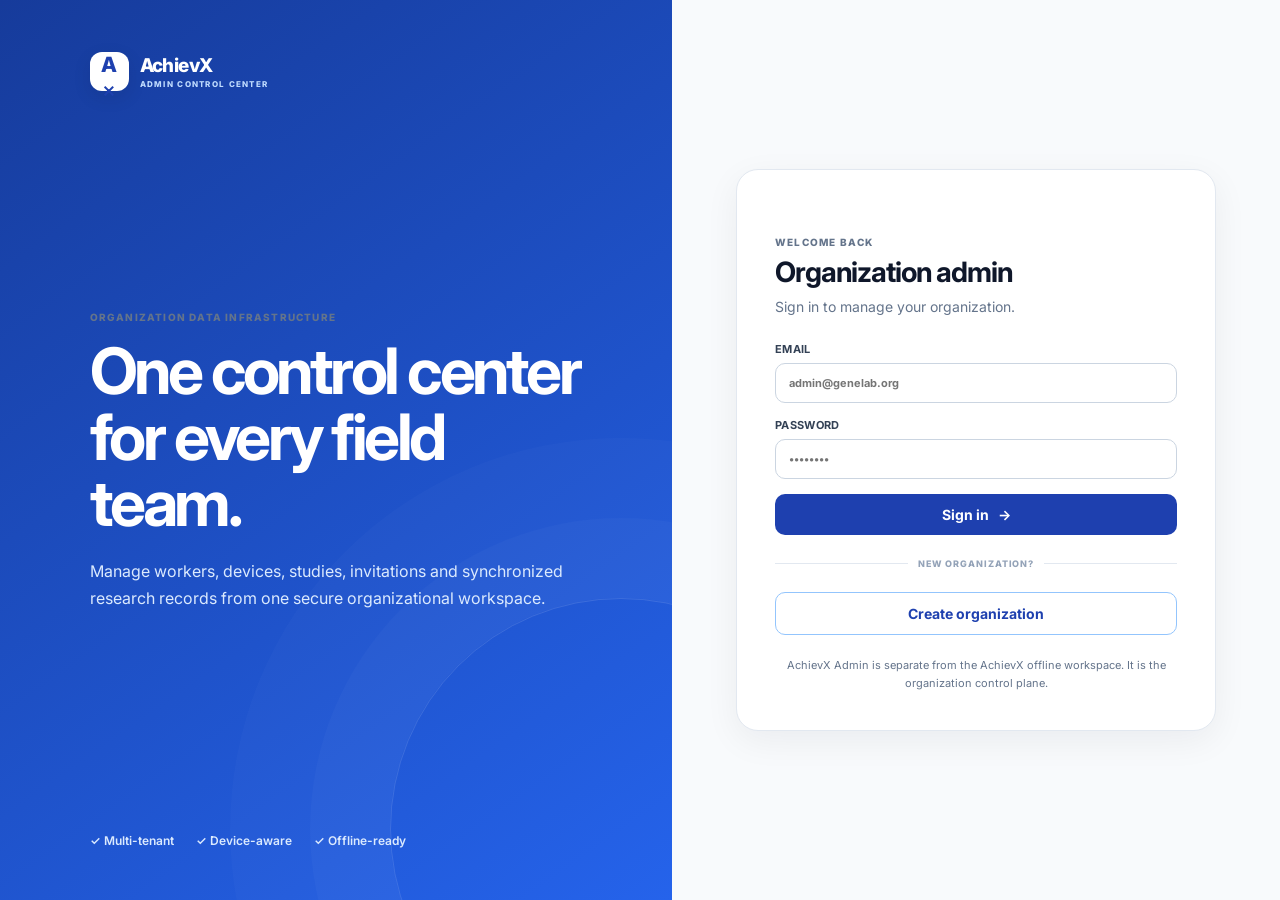
==== index.html @ 24e37e57 "Prepare AchievX API for cloud deployment" ====
<!doctype html>
<html lang="en">
<head>
  <meta charset="UTF-8">
  <meta name="viewport" content="width=device-width,initial-scale=1.0">
  <meta name="theme-color" content="#1e40af">
  <title>AchievX Admin — Sign in</title>
  <link rel="preconnect" href="https://fonts.googleapis.com">
  <link href="https://fonts.googleapis.com/css2?family=Inter:wght@400;500;600;700;800&display=swap" rel="stylesheet">
  <link rel="stylesheet" href="./assets/styles.css">
</head>
<body class="auth-page">
  <main class="auth-shell">
    <section class="auth-brand-panel">
      <div class="brand-lockup">
        <div class="brand-mark">A<span>×</span></div>
        <div>
          <div class="brand-name">AchievX</div>
          <div class="brand-subtitle">ADMIN CONTROL CENTER</div>
        </div>
      </div>

      <div class="auth-hero">
        <span class="eyebrow">ORGANIZATION DATA INFRASTRUCTURE</span>
        <h1>One control center for every field team.</h1>
        <p>Manage workers, devices, studies, invitations and synchronized research records from one secure organizational workspace.</p>
      </div>

      <div class="trust-row">
        <span>✓ Multi-tenant</span>
        <span>✓ Device-aware</span>
        <span>✓ Offline-ready</span>
      </div>
    </section>

    <section class="auth-card-wrap">
      <div class="auth-card">
        <div class="mobile-brand brand-lockup">
          <div class="brand-mark">A<span>×</span></div>
          <div>
            <div class="brand-name">AchievX</div>
            <div class="brand-subtitle">ADMIN</div>
          </div>
        </div>

        <div class="auth-heading">
          <span class="eyebrow">WELCOME BACK</span>
          <h2>Organization admin</h2>
          <p>Sign in to manage your organization.</p>
        </div>

        <div id="authMessage" class="alert hidden"></div>

        <form id="loginForm">
          <label>Email
            <input id="loginEmail" type="email" autocomplete="email" placeholder="admin@genelab.org" required>
          </label>
          <label>Password
            <input id="loginPassword" type="password" autocomplete="current-password" placeholder="••••••••" required>
          </label>
          <button class="btn btn-primary btn-block" type="submit">Sign in <span>→</span></button>
        </form>

        <div class="auth-divider"><span>NEW ORGANIZATION?</span></div>
        <button id="showRegister" class="btn btn-secondary btn-block" type="button">Create organization</button>

        <div id="registerPanel" class="register-panel hidden">
          <div class="panel-title">
            <strong>Create your organization</strong>
            <button id="closeRegister" class="icon-btn" type="button">×</button>
          </div>
          <p class="helper">Your organization ID is generated automatically by the database.</p>
          <form id="registerForm">
            <label>Organization name
              <input id="orgName" type="text" placeholder="GeneLab Bioscience" required maxlength="120">
            </label>
            <label>Admin full name
              <input id="adminName" type="text" placeholder="Dr. Ola" required maxlength="120">
            </label>
            <label>Admin email
              <input id="adminEmail" type="email" placeholder="admin@genelab.org" required>
            </label>
            <label>Password
              <input id="adminPassword" type="password" minlength="8" placeholder="Minimum 8 characters" required>
            </label>
            <button class="btn btn-primary btn-block" type="submit">Create organization</button>
          </form>
        </div>

        <p class="auth-footnote">AchievX Admin is separate from the AchievX offline workspace. It is the organization control plane.</p>
      </div>
    </section>
  </main>
  
  <script src="./assets/app.js"></script>
  <script>
    document.addEventListener("DOMContentLoaded", () => {
      window.AchievXAdmin.initAuthPage();
    });
  </script>
</body>
</html>
---- assets/styles.css ----
/* AchievX Admin — white + blue design system */
:root{
  --primary:#1e40af;--primary-2:#2563eb;--primary-light:#eff6ff;--primary-pale:#dbeafe;
  --bg:#f6f8fc;--card:#fff;--text:#0f172a;--muted:#64748b;--border:#e2e8f0;
  --success:#15803d;--success-bg:#f0fdf4;--danger:#b91c1c;--danger-bg:#fef2f2;
  --warning:#b45309;--warning-bg:#fffbeb;--purple:#7c3aed;--orange:#ea580c;
  --shadow:0 10px 35px rgba(15,23,42,.06);--radius:16px;
}
*{box-sizing:border-box;margin:0;padding:0}
html,body{min-height:100%;font-family:Inter,Arial,sans-serif;color:var(--text);background:var(--bg)}
body{font-size:14px}
button,input,select,textarea{font:inherit}
button{cursor:pointer}
.hidden{display:none!important}
.eyebrow{display:block;color:#64748b;font-size:10px;font-weight:800;letter-spacing:.12em;text-transform:uppercase}
.eyebrow.light{color:#bfdbfe}
.brand-lockup{display:flex;align-items:center;gap:11px}
.brand-mark{width:39px;height:39px;border-radius:12px;background:#fff;color:var(--primary);display:grid;place-items:center;font-weight:800;font-size:21px;box-shadow:0 6px 18px rgba(15,23,42,.1)}
.brand-mark span{font-weight:500}
.brand-name{font-weight:800;letter-spacing:-.03em;font-size:19px}
.brand-subtitle{font-size:8px;letter-spacing:.16em;font-weight:800;color:#93c5fd;margin-top:2px}

/* Auth */
.auth-page{background:#f8fafc}
.auth-shell{min-height:100vh;display:grid;grid-template-columns:1.05fr .95fr}
.auth-brand-panel{background:linear-gradient(145deg,#163b9b,#2563eb);color:#fff;padding:52px clamp(30px,7vw,110px);display:flex;flex-direction:column;justify-content:space-between;position:relative;overflow:hidden}
.auth-brand-panel:after{content:"";position:absolute;width:460px;height:460px;border:1px solid rgba(255,255,255,.12);border-radius:50%;right:-180px;bottom:-160px;box-shadow:0 0 0 80px rgba(255,255,255,.025),0 0 0 160px rgba(255,255,255,.02)}
.auth-brand-panel .brand-subtitle{color:#bfdbfe}
.auth-hero{max-width:620px;position:relative;z-index:1}
.auth-hero h1{font-size:clamp(38px,5vw,68px);line-height:1.03;letter-spacing:-.055em;margin:15px 0 22px}
.auth-hero p{font-size:16px;line-height:1.7;color:#dbeafe;max-width:570px}
.trust-row{display:flex;gap:22px;color:#dbeafe;font-size:12px;font-weight:600;position:relative;z-index:1}
.auth-card-wrap{display:grid;place-items:center;padding:35px}
.auth-card{width:min(480px,100%);background:#fff;border:1px solid var(--border);border-radius:22px;padding:38px;box-shadow:var(--shadow)}
.auth-heading{margin:28px 0 24px}.auth-heading h2{font-size:28px;letter-spacing:-.04em;margin:7px 0}.auth-heading p,.helper,.auth-footnote{color:var(--muted);line-height:1.6}
.auth-card label,.settings-grid label,.filter-card label{display:block;font-size:11px;font-weight:700;color:#334155;text-transform:uppercase;letter-spacing:.03em;margin-bottom:15px}
input,select,textarea{width:100%;border:1px solid #cbd5e1;background:#fff;border-radius:10px;padding:12px 13px;margin-top:7px;outline:none;color:var(--text);transition:.2s}
input:focus,select:focus,textarea:focus{border-color:#60a5fa;box-shadow:0 0 0 3px #dbeafe}
.btn{border:0;border-radius:10px;padding:12px 16px;font-weight:700;display:inline-flex;align-items:center;justify-content:center;gap:9px;transition:.2s}
.btn-primary{background:var(--primary);color:#fff}.btn-primary:hover{background:#1d4ed8;transform:translateY(-1px)}
.btn-secondary{background:#fff;color:var(--primary);border:1px solid #93c5fd}.btn-secondary:hover{background:var(--primary-light)}
.btn-danger{background:#fff;color:var(--danger);border:1px solid #fecaca}.btn-block{width:100%}
.auth-divider{display:flex;align-items:center;gap:10px;color:#94a3b8;font-size:9px;font-weight:800;letter-spacing:.1em;margin:23px 0}.auth-divider:before,.auth-divider:after{content:"";height:1px;background:var(--border);flex:1}
.register-panel{margin-top:20px;padding-top:20px;border-top:1px solid var(--border)}.panel-title{display:flex;justify-content:space-between;align-items:center;margin-bottom:8px}
.icon-btn{border:0;background:transparent;color:inherit;font-size:21px}.mobile-brand{display:none}.auth-footnote{font-size:11px;margin-top:22px;text-align:center}
.alert{border:1px solid #fecaca;background:var(--danger-bg);color:var(--danger);border-radius:10px;padding:11px 13px;font-size:12px;line-height:1.5;margin-bottom:16px}.alert.success{background:var(--success-bg);border-color:#bbf7d0;color:var(--success)}
.copy-btn{border:1px solid rgba(255,255,255,.25);background:rgba(255,255,255,.12);color:#fff;border-radius:7px;padding:5px 9px;font-size:10px;font-weight:700}

/* Dashboard shell */
.app-page{display:flex}
.sidebar{position:fixed;inset:0 auto 0 0;width:255px;background:#fff;border-right:1px solid var(--border);display:flex;flex-direction:column;padding:23px 15px;z-index:20}
.sidebar-top{padding:0 8px 20px}.sidebar .brand-mark{background:var(--primary);color:#fff;box-shadow:none}.sidebar .brand-subtitle{color:#64748b}
.org-mini{display:flex;gap:10px;align-items:center;background:#f8fafc;border:1px solid var(--border);border-radius:12px;padding:10px;margin-bottom:19px}.org-avatar,.user-avatar{display:grid;place-items:center;border-radius:10px;background:var(--primary-light);color:var(--primary);font-weight:800;width:36px;height:36px}.org-mini-copy{min-width:0}.org-mini-copy strong,.org-mini-copy span{display:block;white-space:nowrap;overflow:hidden;text-overflow:ellipsis}.org-mini-copy strong{font-size:12px}.org-mini-copy span{font-size:9px;color:var(--muted);margin-top:3px}
.nav{display:grid;gap:4px}.nav-item{border:0;background:transparent;text-align:left;color:#64748b;border-radius:10px;padding:11px 12px;font-weight:600;font-size:12px;display:flex;align-items:center;gap:12px;width:100%}.nav-item span{width:17px;text-align:center;font-size:16px}.nav-item:hover{background:#f8fafc;color:var(--primary)}.nav-item.active{background:var(--primary-light);color:var(--primary)}
.sidebar-bottom{margin-top:auto}.security-note{display:flex;gap:9px;background:#f0fdf4;border:1px solid #dcfce7;border-radius:10px;padding:10px;margin-bottom:8px}.security-note strong,.security-note small{display:block;font-size:9px}.security-note strong{color:var(--success)}.security-note small{color:#64748b;margin-top:3px;line-height:1.3}.pulse{width:7px;height:7px;border-radius:50%;background:#22c55e;margin-top:4px;flex:0 0 auto}.logout{color:#64748b}.main{margin-left:255px;width:calc(100% - 255px);padding:0 30px 50px}.topbar{height:84px;display:flex;align-items:center;justify-content:space-between;border-bottom:1px solid var(--border);margin-bottom:25px}.topbar-title h1{font-size:20px;letter-spacing:-.03em;margin-top:4px}.topbar-actions,.user-chip{display:flex;align-items:center;gap:14px}.notification-btn{position:relative;color:#64748b}.notification-dot{position:absolute;top:2px;right:2px;width:6px;height:6px;border-radius:50%;background:#ef4444}.user-chip{padding-left:15px;border-left:1px solid var(--border)}.user-chip strong,.user-chip small{display:block}.user-chip strong{font-size:11px}.user-chip small{font-size:9px;color:var(--muted);margin-top:2px}.page-alert{margin-top:-8px}
.welcome-banner{background:linear-gradient(120deg,#163b9b,#2563eb);color:#fff;border-radius:18px;padding:27px 29px;display:flex;justify-content:space-between;gap:20px;align-items:center;overflow:hidden;position:relative}.welcome-banner:after{content:"";position:absolute;width:260px;height:260px;border-radius:50%;border:1px solid rgba(255,255,255,.12);right:-80px;top:-130px}.welcome-banner h2{font-size:24px;letter-spacing:-.04em;margin:7px 0}.welcome-banner p{color:#dbeafe;font-size:12px}.welcome-id{min-width:180px;position:relative;z-index:1}.welcome-id span{font-size:9px;color:#bfdbfe;display:block}.welcome-id strong{display:block;margin:7px 0 9px;font-size:13px;letter-spacing:.06em}.stats-grid{display:grid;grid-template-columns:repeat(4,1fr);gap:14px;margin:16px 0}.stat-card,.card{background:#fff;border:1px solid var(--border);border-radius:15px;box-shadow:0 2px 8px rgba(15,23,42,.02)}.stat-card{padding:17px;display:flex;gap:13px;align-items:center}.stat-card span,.stat-card small{display:block;color:var(--muted);font-size:10px}.stat-card strong{font-size:23px;letter-spacing:-.04em;display:block;margin:3px 0}.stat-icon{width:40px;height:40px;border-radius:11px;display:grid;place-items:center;font-size:18px}.stat-icon.blue{background:#eff6ff;color:#2563eb}.stat-icon.green{background:#f0fdf4;color:#16a34a}.stat-icon.purple{background:#f5f3ff;color:#7c3aed}.stat-icon.orange{background:#fff7ed;color:#ea580c}
.dashboard-grid{display:grid;grid-template-columns:1.35fr .65fr;gap:15px;margin-bottom:15px}.card{padding:20px}.card-head{display:flex;justify-content:space-between;align-items:flex-start;gap:15px;margin-bottom:17px}.card-head h3{font-size:15px;letter-spacing:-.02em;margin-top:4px}.text-btn{border:0;background:transparent;color:var(--primary);font-size:11px;font-weight:700}.activity-list{min-height:205px}.activity-row{display:flex;align-items:center;gap:11px;padding:11px 0;border-bottom:1px solid #f1f5f9}.activity-row:last-child{border-bottom:0}.activity-avatar,.table-avatar{display:grid;place-items:center;background:var(--primary-light);color:var(--primary);border-radius:9px;font-size:10px;font-weight:800;width:34px;height:34px}.activity-main{flex:1}.activity-main strong,.activity-main small{display:block}.activity-main strong{font-size:11px}.activity-main small{font-size:9px;color:var(--muted);margin-top:3px}.activity-time{font-size:9px;color:var(--muted)}.status-pill{display:inline-flex;align-items:center;border-radius:999px;padding:4px 8px;font-size:8px;font-weight:800;text-transform:uppercase;letter-spacing:.05em;background:#f1f5f9;color:#64748b}.status-pill.active{background:#dcfce7;color:#15803d}.status-pill.offline{background:#fef3c7;color:#b45309}.status-pill.revoked{background:#fee2e2;color:#b91c1c}.status-pill.pending{background:#dbeafe;color:#1d4ed8}.sync-ring{width:125px;height:125px;border-radius:50%;margin:14px auto 18px;background:conic-gradient(#2563eb var(--progress,0%),#e2e8f0 0);display:grid;place-items:center}.sync-ring:before{content:"";position:absolute;width:99px;height:99px;border-radius:50%;background:#fff}.sync-ring>div{position:relative;text-align:center}.sync-ring strong{display:block;font-size:20px}.sync-ring span{font-size:8px;color:var(--muted);text-transform:uppercase}.sync-legend div{display:flex;align-items:center;gap:7px;padding:7px 0;font-size:10px}.sync-legend strong{margin-left:auto}.dot{width:7px;height:7px;border-radius:50%}.green-dot{background:#22c55e}.gray-dot{background:#cbd5e1}.compact-row{display:flex;justify-content:space-between;gap:10px;padding:9px 0;border-bottom:1px solid #f1f5f9}.compact-row:last-child{border-bottom:0}.compact-row strong,.compact-row small{display:block}.compact-row strong{font-size:10px}.compact-row small,.compact-row>span{font-size:9px;color:var(--muted);margin-top:3px}.empty-state{color:#94a3b8;text-align:center;padding:35px 15px;font-size:11px}

/* Section pages */
.view{display:none}.active-view{display:block}.section-toolbar{display:flex;justify-content:space-between;align-items:flex-end;gap:20px;margin-bottom:18px}.section-toolbar h2{font-size:24px;letter-spacing:-.04em;margin:5px 0}.section-toolbar p{color:var(--muted);font-size:11px}.table-card{padding:0;overflow:hidden}.table-toolbar{display:flex;gap:10px;padding:15px;border-bottom:1px solid var(--border)}.search-input{max-width:340px;margin:0}.table-toolbar select{max-width:180px;margin:0}.table-wrap{overflow:auto}table{width:100%;border-collapse:collapse;text-align:left;min-width:760px}th{font-size:9px;text-transform:uppercase;letter-spacing:.06em;color:#64748b;background:#f8fafc;padding:12px 15px;border-bottom:1px solid var(--border)}td{padding:12px 15px;border-bottom:1px solid #f1f5f9;font-size:10px;vertical-align:middle}tr:last-child td{border-bottom:0}.table-person{display:flex;gap:9px;align-items:center}.table-person strong,.table-person small{display:block}.table-person small{font-size:8px;color:var(--muted);margin-top:2px}.table-action{border:1px solid #cbd5e1;background:#fff;color:var(--primary);border-radius:7px;padding:5px 8px;font-size:9px;font-weight:700}code{font-family:ui-monospace,SFMono-Regular,monospace;font-size:9px;background:#f8fafc;padding:3px 5px;border-radius:5px;color:#334155}
.study-grid{display:grid;grid-template-columns:repeat(3,1fr);gap:15px}.study-card{background:#fff;border:1px solid var(--border);border-radius:15px;padding:18px}.study-top{display:flex;justify-content:space-between;margin-bottom:20px}.study-icon{width:34px;height:34px;border-radius:9px;background:var(--primary-light);color:var(--primary);display:grid;place-items:center}.study-card h3{font-size:15px;margin:6px 0}.study-card p{font-size:10px;color:var(--muted);line-height:1.6;min-height:48px}.study-foot{display:flex;justify-content:space-between;align-items:center;border-top:1px solid #f1f5f9;padding-top:12px;margin-top:12px;font-size:9px;color:var(--muted)}
.filter-card{padding:15px;margin-bottom:15px}.filter-card>div{display:grid;grid-template-columns:1.1fr 1.1fr 1.2fr .8fr .8fr auto;gap:9px;align-items:end}.filter-card label{margin:0}.filter-card input,.filter-card select{margin-top:5px;padding:9px;font-size:11px}.filter-card button{padding:10px 14px}.data-summary{padding:14px 15px;border-bottom:1px solid var(--border);display:flex;gap:8px;align-items:center}.data-summary strong{font-size:11px}.data-summary span{font-size:9px;color:var(--muted)}
.invitation-hero{display:flex;gap:15px;align-items:center;margin-bottom:15px;background:linear-gradient(120deg,#eff6ff,#fff)}.invite-symbol{width:48px;height:48px;border-radius:14px;background:var(--primary);color:#fff;display:grid;place-items:center;font-size:22px}.invitation-hero h3{font-size:14px}.invitation-hero p{font-size:10px;color:var(--muted);line-height:1.5;margin-top:4px}.invite-grid{display:grid;grid-template-columns:repeat(3,1fr);gap:15px}.invite-card{background:#fff;border:1px solid #bfdbfe;border-radius:15px;padding:18px}.invite-card-top{display:flex;justify-content:space-between;align-items:center;font-size:9px;color:var(--muted);margin-bottom:19px}.invite-card h3{font-size:14px;margin:5px 0 12px}.invite-code{font-family:ui-monospace,monospace;font-size:22px;font-weight:800;letter-spacing:.09em;color:var(--primary);background:#eff6ff;border:1px dashed #93c5fd;border-radius:10px;text-align:center;padding:13px 5px}.invite-meta{display:flex;justify-content:space-between;align-items:center;margin-top:12px;font-size:9px;color:var(--muted)}.invite-meta .copy-btn{color:var(--primary);border-color:#bfdbfe;background:#eff6ff}
.settings-grid{display:grid;grid-template-columns:1fr 1fr;gap:15px}.profile-code{background:#f8fafc;border:1px solid var(--border);border-radius:10px;padding:12px;margin-bottom:18px}.profile-code span{display:block;font-size:9px;color:var(--muted)}.profile-code strong{font-family:ui-monospace,monospace;display:inline-block;margin-top:5px}.profile-code .copy-btn{float:right;background:#fff;color:var(--primary);border-color:#bfdbfe}.integration-card{min-height:280px}.architecture{display:grid;grid-template-columns:1fr auto 1fr auto 1fr;align-items:center;gap:8px;margin:30px 0}.architecture div{border:1px solid var(--border);border-radius:10px;padding:11px;background:#f8fafc}.architecture strong,.architecture small{display:block}.architecture strong{font-size:10px}.architecture small{font-size:8px;color:var(--muted);margin-top:3px}.architecture>span{color:var(--primary);font-weight:800}.integration-card .helper{font-size:10px}.modal{position:fixed;inset:0;z-index:100;display:grid;place-items:center;padding:20px}.modal-backdrop{position:absolute;inset:0;background:rgba(15,23,42,.45);backdrop-filter:blur(3px)}.modal-card{position:relative;background:#fff;width:min(480px,100%);border-radius:18px;padding:28px;box-shadow:0 25px 80px rgba(15,23,42,.2);max-height:90vh;overflow:auto}.modal-close{position:absolute;right:18px;top:15px;border:0;background:transparent;font-size:22px;color:#64748b}.modal-card h2{font-size:23px;letter-spacing:-.04em;margin:6px 0 10px}.modal-helper{color:var(--muted);font-size:11px;line-height:1.6;margin-bottom:20px}.modal-form{margin-top:20px}.modal-actions{display:flex;gap:10px;margin-top:20px}.modal-actions>*{flex:1}.generated-code{font-family:ui-monospace,monospace;font-size:30px;font-weight:800;letter-spacing:.1em;color:var(--primary);background:#eff6ff;border:1px dashed #93c5fd;border-radius:12px;padding:17px 8px;text-align:center;margin:20px 0}.code-details{display:grid;grid-template-columns:1fr 1fr;gap:8px;margin-bottom:20px}.code-details span{font-size:9px;color:var(--muted)}.code-details strong{font-size:10px}.device-detail{display:grid;grid-template-columns:1fr 1.3fr;gap:10px;background:#f8fafc;border:1px solid var(--border);border-radius:10px;padding:14px;font-size:10px}.device-detail span{color:var(--muted)}.study-summary{display:flex;align-items:end;gap:8px;margin:20px 0}.study-summary strong{font-size:28px}.study-summary span{font-size:10px;color:var(--muted);margin-bottom:4px}.toast{position:fixed;right:22px;bottom:22px;z-index:200;background:#0f172a;color:#fff;padding:11px 15px;border-radius:9px;font-size:11px;box-shadow:var(--shadow)}.toast.error{background:#991b1b}

/* Mobile */
.mobile-menu,.mobile-close,.sidebar-backdrop{display:none}
@media(max-width:1050px){
  .stats-grid{grid-template-columns:repeat(2,1fr)}.dashboard-grid{grid-template-columns:1fr}.study-grid,.invite-grid{grid-template-columns:repeat(2,1fr)}.filter-card>div{grid-template-columns:repeat(3,1fr)}
}
@media(max-width:760px){
  .auth-shell{grid-template-columns:1fr}.auth-brand-panel{display:none}.mobile-brand{display:flex}.auth-card-wrap{padding:15px}.auth-card{padding:25px 20px;border-radius:16px}
  .sidebar{transform:translateX(-100%);transition:.25s;width:280px;box-shadow:20px 0 50px rgba(15,23,42,.15)}.sidebar.open{transform:translateX(0)}.mobile-close{display:block;float:right}.sidebar-top{display:flex;justify-content:space-between;align-items:center}.sidebar-backdrop.show{display:block;position:fixed;inset:0;background:rgba(15,23,42,.35);z-index:15}
  .main{margin-left:0;width:100%;padding:0 13px 35px}.topbar{height:72px;margin-bottom:15px}.mobile-menu{display:block;color:#64748b;margin-right:10px}.topbar-title{flex:1}.topbar-title h1{font-size:16px}.topbar-title .eyebrow{font-size:8px}.user-chip>div:not(.user-avatar){display:none}.user-chip{padding-left:8px}.welcome-banner{padding:21px;display:block}.welcome-banner h2{font-size:20px}.welcome-id{margin-top:17px}.stats-grid{grid-template-columns:1fr 1fr;gap:9px}.stat-card{padding:13px 10px}.stat-icon{width:33px;height:33px}.stat-card strong{font-size:19px}.stat-card small{font-size:8px}.section-toolbar{align-items:flex-start;flex-direction:column}.section-toolbar h2{font-size:21px}.study-grid,.invite-grid,.settings-grid{grid-template-columns:1fr}.filter-card>div{grid-template-columns:1fr 1fr}.filter-card label:nth-child(3){grid-column:1/-1}.filter-card button{grid-column:1/-1}.table-toolbar{flex-direction:column}.search-input,.table-toolbar select{max-width:none}.architecture{grid-template-columns:1fr}.architecture>span{transform:rotate(90deg);justify-self:center}.dashboard-grid{margin-bottom:10px}.card{padding:15px}.auth-heading{margin-top:20px}
}
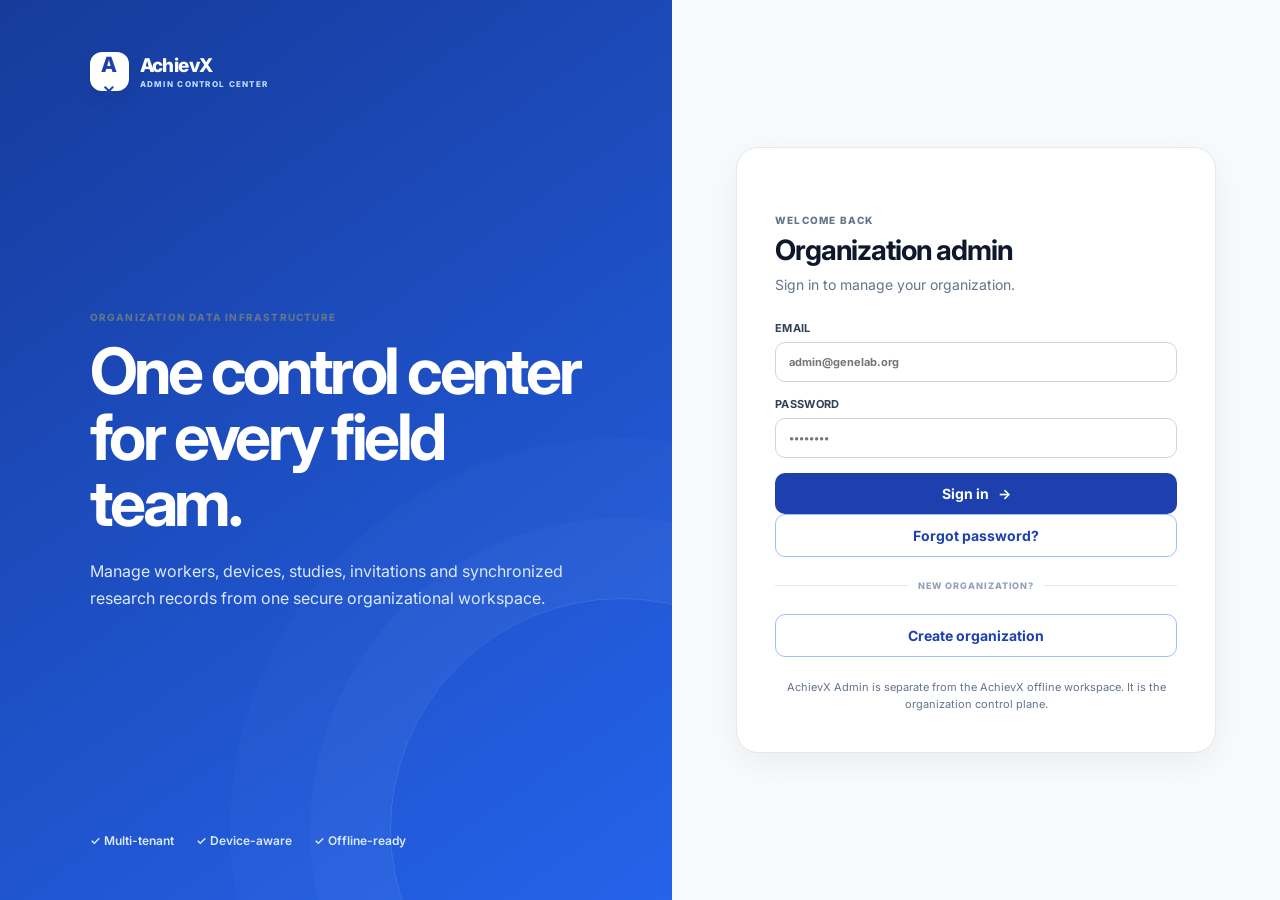
==== commit eb2cf0d3: "Add password reset and verification forms to index.html" ====
--- a/index.html
+++ b/index.html
@@ -61,6 +61,52 @@
           <button class="btn btn-primary btn-block" type="submit">Sign in <span>→</span></button>
         </form>
 
+        
+        <div id="authActions" class="hidden">
+          <form id="resendVerificationForm">
+            <label>Email for verification
+              <input id="resendEmail" type="email" autocomplete="email" required>
+            </label>
+            <button class="btn btn-secondary btn-block" type="submit">
+              Resend verification email
+            </button>
+            </form>
+          </div>
+
+          <div id="passwordResetPanel" class="hidden">
+              <form id="forgotPasswordForm">
+                <label>Email address
+                  <input id="forgotEmail" type="email" autocomplete="email" required>
+                </label>
+                <button class="btn btn-secondary btn-block" type="submit">
+                  Send password-reset link
+                </button>
+              </form>
+
+              <form id="resetPasswordForm" class="hidden">
+                  <label>New password
+                    <input id="newPassword" type="password"
+                      minlength="8" autocomplete="new-password" required>
+                  </label>
+                  <label>Confirm new password
+                    <input id="confirmPassword" type="password"
+                      minlength="8" autocomplete="new-password" required>
+                    </label>
+                <button class="btn btn-primary btn-block" type="submit">
+                    Reset password
+                </button>
+              </form>
+            </div>
+
+            <button id="showForgotPassword" class="btn btn-secondary btn-block"
+              type="button">
+                Forgot password?
+            </button>
+            <button id="backToLogin" class="btn btn-secondary btn-block hidden"
+                  type="button">
+                      Back to sign in
+            </button>
+        
         <div class="auth-divider"><span>NEW ORGANIZATION?</span></div>
         <button id="showRegister" class="btn btn-secondary btn-block" type="button">Create organization</button>
 
